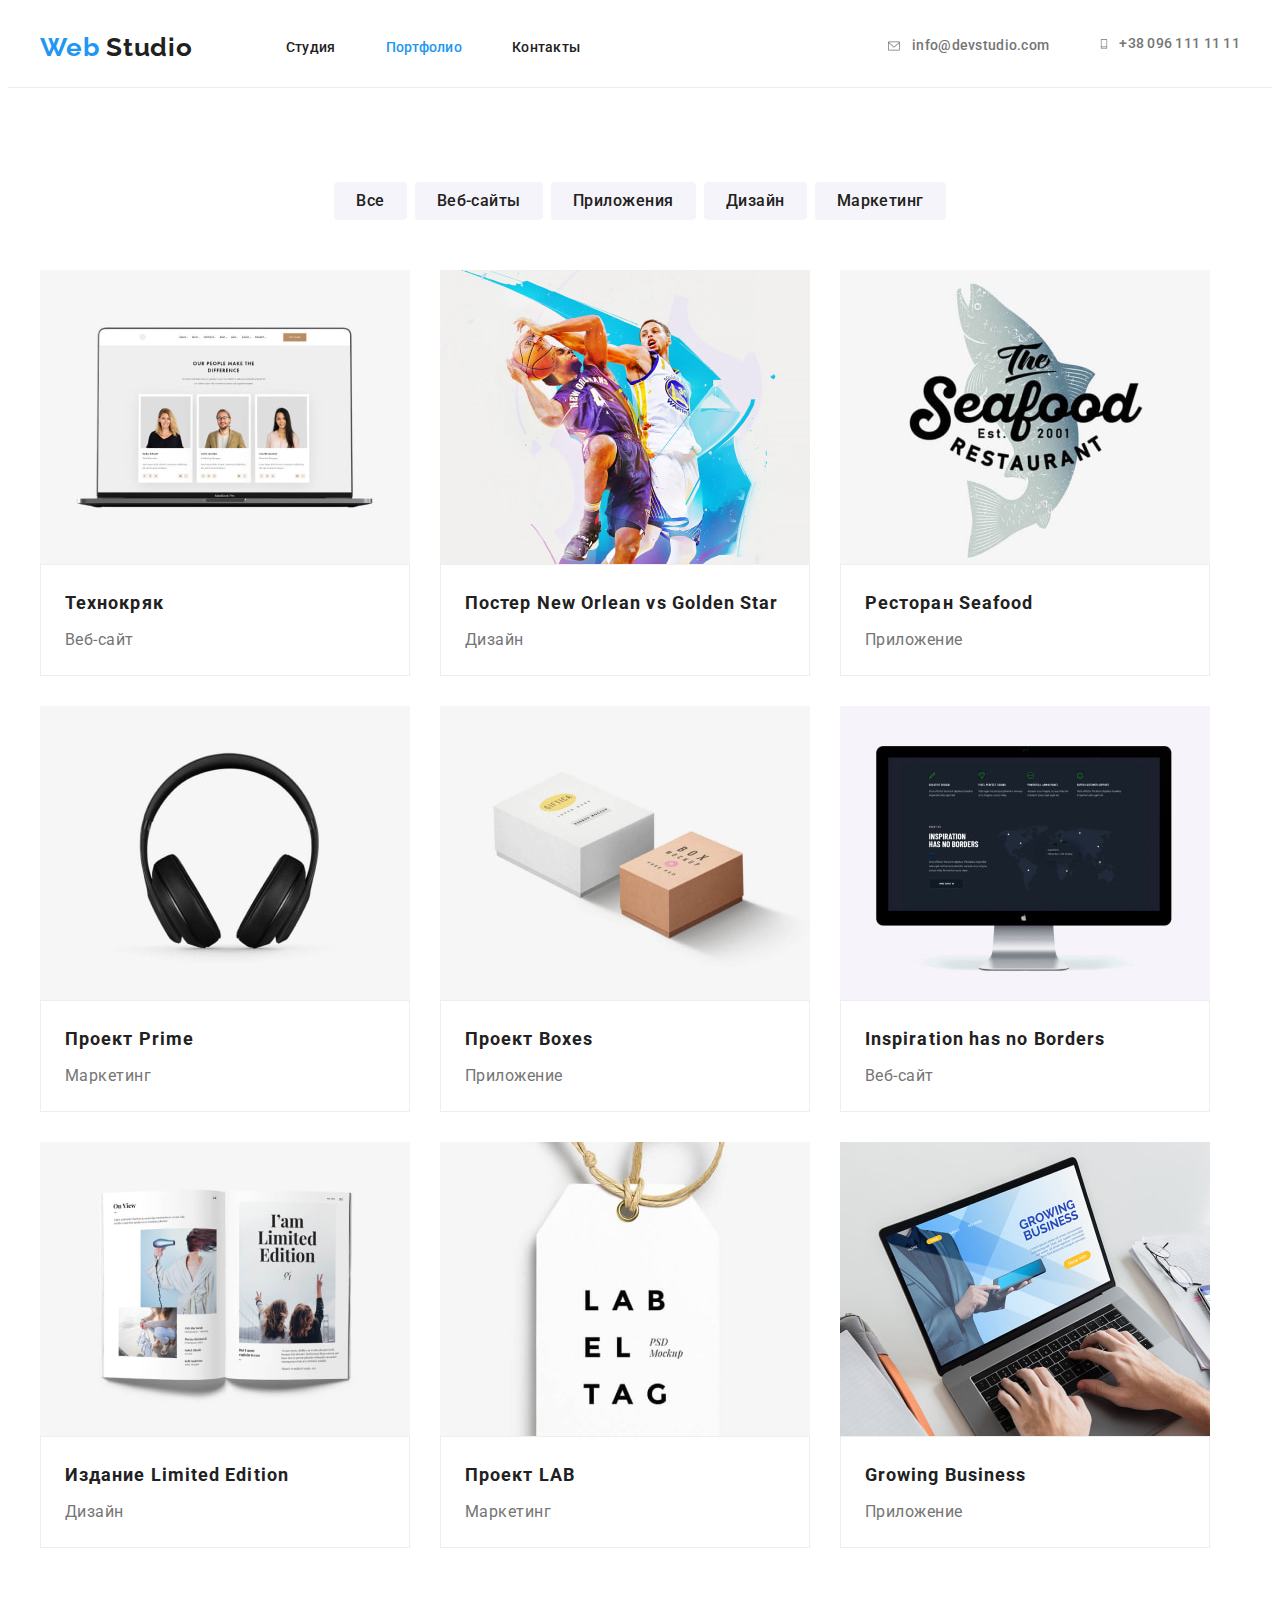
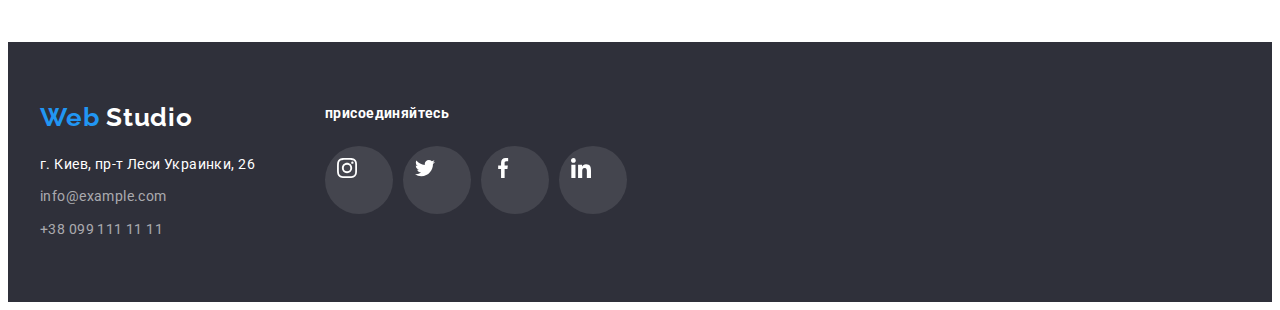
==== portfolio.html @ d3258710 "разобралась с репозиторием" ====
<!DOCTYPE html>
<html lang="ru">
<head>
    <meta charset="UTF-8">
    <meta http-equiv="X-UA-Compatible" content="IE=edge">
    <meta name="viewport" content="width=device-width, initial-scale=1.0">
    <title lang="en">Portfolio</title>
    <link rel="preconnect" href="https://fonts.googleapis.com">
    <link rel="preconnect" href="https://fonts.gstatic.com" crossorigin>
    <link href="https://fonts.googleapis.com/css2?family=Raleway:wght@700&family=Roboto:wght@400;500;700;900&display=swap"
        rel="stylesheet">
    <link rel="stylesheet" href="https://cdnjs.cloudflare.com/ajax/libs/modern-normalize/1.1.0/modern-normalize.min.css"
        integrity="sha512-wpPYUAdjBVSE4KJnH1VR1HeZfpl1ub8YT/NKx4PuQ5NmX2tKuGu6U/JRp5y+Y8XG2tV+wKQpNHVUX03MfMFn9Q=="
        crossorigin="anonymous" referrerpolicy="no-referrer" />
    <link rel="stylesheet" href="./css/styles.css">
</head>
<body>
<!--section header-->
<header class="nav">
    <div class="container header-flex">
        <a class="link-logo link logo-flex" href="" lang="en">Web <span class="item-logo">Studio</span></a>
        <nav>
            <ul class="nav-list list nav-flex">
                <li class="nav-item"><a class="nav-link link" href="./index.html">Студия</a></li>
                <li class="nav-item"><a class="nav-link link current" href="./portfolio.html">Портфолио</a></li>
                <li class="nav-item"><a class="nav-link link" href="">Контакты</a></li>
            </ul>
        </nav>
        <ul class="contacts-list list contacts-flex">
            <li class="contacts-item">
                <a class="contacts-link link" href="mailto:info@devstudio.com" lang="en">
                    <svg class="contacts-icon">
                        <use href="./gallery/icons.svg#icon-envelope"></use>
                    </svg>
                    info@devstudio.com</a>
            </li>
            <li class="contacts-item"><a class="contacts-link link" href="tel:+380961111111">
                    <svg class="smartphone-icon">
                        <use href="./gallery/icons.svg#icon-smartphone"></use>
                    </svg>
                    +38 096 111 11 11 </a></li>
        </ul>
    </div>
</header>
<!--section main-->
<main>
<!--section imeges-->
<section class="section">
   <div class="container">
        <h1 class="invisible-title">кнопки фильтров портфолио</h1>
        <ul class="filter-list list filter-flex">
            <li class="filter-item"><button class="filter-btn" type="button">Все</button></li>
            <li class="filter-item"><button class="filter-btn" type="button">Веб-сайты</button></li>
            <li class="filter-item"><button class="filter-btn" type="button">Приложения</button></li>
            <li class="filter-item"><button class="filter-btn" type="button">Дизайн</button></li>
            <li class="filter-item"><button class="filter-btn" type="button">Маркетинг</button></li>
        </ul>
        <ul class="gallery-list list gallery-flex">
            <li class="gallery-item">
               <a class="link" href="">
                    <img class="gallery-img" src="./gallery/imeges/picture1.jpg" alt="сайт на мониторе ноутбука" width="370" height="294">
                    <div class="border">
                        <h2 class="gallery-title">Технокряк</h2>
                        <p class="gallery-text">Веб-сайт</p>
                    </div>
               </a>
            </li>
            <li class="gallery-item">
                <a class="link" href=""><img class="gallery-img" src="./gallery/imeges/picture2.jpg" alt="баскетболисты"
                        width="370" height="294">
                  <div class="border">
                        <h2 class="gallery-title">Постер New Orlean vs Golden Star</h2>
                        <p class="gallery-text">Дизайн</p>
                  </div>
                </a>
            </li>
            <li class="gallery-item">
                <a class="link" href=""><img class="gallery-img" src="./gallery/imeges/picture3.jpg" alt="логотип" width="370"
                        height="294">
                    <div class="border">
                        <h2 class="gallery-title">Ресторан Seafood</h2>
                        <p class="gallery-text">Приложение</p>
                    </div>
                </a>
            </li>
            <li class="gallery-item">
                <a class="link" href=""><img class="gallery-img" src="./gallery/imeges/picture4.jpg" alt="наушники" width="370"
                        height="294">
                   <div class="border">
                        <h2 class="gallery-title">Проект Prime</h2>
                        <p class="gallery-text">Маркетинг</p>
                   </div>
                </a>
            </li>
            <li class="gallery-item">
                <a class="link" href=""><img class="gallery-img" src="./gallery/imeges/picture5.jpg" alt="коробки" width="370"
                        height="294">
                   <div class="border">
                        <h2 class="gallery-title">Проект Boxes</h2>
                        <p class="gallery-text">Приложение</p>
                   </div>
                </a>
            </li>
            <li class="gallery-item">
                <a class="link" href=""><img class="gallery-img" src="./gallery/imeges/picture6.jpg"
                        alt="сайт на мониторе компьютера" width="370" height="294">
                   <div class="border">
                        <h2 class="gallery-title">Inspiration has no Borders</h2>
                        <p class="gallery-text">Веб-сайт</p>
                   </div>
                </a>
            </li>
            <li class="gallery-item">
                <a class="link" href=""><img class="gallery-img" src="./gallery/imeges/picture7.jpg" alt="разворот книги"
                        width="370" height="294">
                 <div class="border">
                        <h2 class="gallery-title">Издание Limited Edition</h2>
                        <p class="gallery-text">Дизайн</p>
                 </div>
                </a>
            </li>
            <li class="gallery-item">
                <a class="link" href=""><img class="gallery-img" src="./gallery/imeges/picture8.jpg" alt="бирка" width="370"
                        height="294">
                  <div class="border">
                        <h2 class="gallery-title">Проект LAB</h2>
                        <p class="gallery-text">Маркетинг</p>
                  </div>
                </a>
            </li>
            <li class="gallery-item">
                <a class="link" href=""><img class="gallery-img" src="./gallery/imeges/picture9.jpg" alt="ноутбук" width="370"
                        height="294">
                    <div class="border">
                        <h2 class="gallery-title">Growing Business</h2>
                        <p class="gallery-text">Приложение</p>
                    </div>
                </a>
            </li>
        </ul>
   </div>
</section>
</main>
<!--section footer-->
<footer class="footer">
       <div class="container footer-flex">
           <div class="footer-contacts-block">
                <a class="link-logo link logo-footer" href="" lang="en">Web <span class="footer-item-logo">Studio</span></a>
                <address class="address">
                    <ul class="address-list list">
                        <li class="address-item">
                            <a class="address-link link" href="">г. Киев, пр-т Леси Украинки, 26</a>
                        </li>
                        <li class="address-item">
                            <a class="footer-contacts link" href="mailto:info@example.com" lang="en">info@example.com</a>
                        </li>
                        <li class="address-item">
                            <a class="footer-contacts link" href="tel:+380991111111">+38 099 111 11 11</a>
                        </li>
                    </ul>
                </address>
           </div>
           <div class="footer-social-block">
                <p class="footer-text">присоединяйтесь</p>
                <ul class="footer-list list footer-icon-flex">
                    <li class="footer-item"> <a class="footer-link link" href="">
                            <svg class="footer-icon">
                                <use href="./gallery/icons.svg#icon-instagram-2"></use>
                            </svg>
                        </a></li>
                    <li class="footer-item"> <a class="footer-link link" href="">
                            <svg class="footer-icon">
                                <use href="./gallery/icons.svg#icon-twitter-1"></use>
                            </svg>
                        </a></li>
                    <li class="footer-item"> <a class="footer-link link" href="">
                            <svg class="footer-icon">
                                <use href="./gallery/icons.svg#icon-facebook-1"></use>
                            </svg>
                        </a></li>
                    <li class="footer-item"> <a class="footer-link link" href="">
                            <svg class="footer-icon">
                                <use href="./gallery/icons.svg#icon-linkedin-1"></use>
                            </svg>
                        </a></li>
                </ul>
           </div>
       </div>
    </footer>
</body>
</html>
---- css/styles.css ----
:root {
  /*color*/
  --main-color: #757575;
  --secondary-color: #212121;
  --select-color: #2196f3;
  --section-team-background: #f5f4fa;
  --hero-footer-background: #2f303a;
}
.list {
  list-style: none;
}
.link {
  text-decoration: none;
}
f1,
f2,
f3,
f4,
f5,
f6,
p {
  margin-top: 0;
  margin-bottom: 0;
}
ul {
  margin: 0;
  padding: 0;
}
.container {
  width: 1200px;
  padding-left: 15px;
  padding-right: 15px;
  margin-left: auto;
  margin-right: auto;
}
body {
  font-family: Roboto, sans-serif;
  font-weight: 400;
  font-size: 14px;
  line-height: 1.71;
  letter-spacing: 0.03em;
  color: var(--main-color);
}
/*header-flex*/
.nav {
  padding: 24px 0;
  border-bottom: 1px solid #ececec;
}
.header-flex {
  display: flex;
  align-items: center;
}
.logo-flex {
  margin-right: 93px;
}
.nav-flex {
  display: flex;
}
.nav-item {
  margin-right: 50px;
}
.nav-item:last-child {
  margin-right: 0;
}
.contacts-flex {
  display: flex;
  margin-left: auto;
}
.contacts-item {
  margin-right: 50px;
}
.contacts-item:last-child {
  margin-right: 0;
}

/*logo-header*/
.link-logo {
  font-family: 'Raleway', sans-serif;
  font-weight: 700;
  font-size: 26px;
  line-height: 1.19;
  letter-spacing: 0.03em;
  color: #2196f3;
}
.item-logo {
  font-family: 'Raleway', sans-serif;
  font-weight: 700;
  font-size: 26px;
  line-height: 1.19;
  letter-spacing: 0.03em;
  color: #212121;
}
/*nav-header*/
.nav-link {
  font-weight: 500;
  font-size: 14px;
  line-height: 1.14;
  letter-spacing: 0.02em;
  color: var(--secondary-color);
}
.nav-list .nav-link.current {
  color: var(--select-color);
}
.nav-list .nav-link:hover,
.nav-list .nav-link:focus,
.contacts-list .contacts-link:hover,
.contacts-list .contacts-link:focus,
.address-item .address-link:hover,
.address-item .address-link:focus,
.address-item .footer-contacts:hover,
.address-item .footer-contacts:focus {
  color: var(--select-color);
}
/*contacts-header*/
.contacts-link {
  display: inline-flex;
  align-items: center;
  font-weight: 500;
  font-size: 14px;
  line-height: 1.14;
  letter-spacing: 0.02em;
  color: var(--main-color);
  cursor: pointer;
}
.contacts-icon {
  fill: var(--main-color);
  width: 16px;
  height: 12px;
  margin-right: 10px;
}
.smartphone-icon {
  fill: var(--main-color);
  width: 10px;
  height: 16px;
  margin-right: 10px;
}
.contacts-link:hover .contacts-icon,
.contacts-link:focus .contacts-icon {
  fill: var(--select-color);
}
.contacts-link:focus .smartphone-icon,
.contacts-link:hover .smartphone-icon {
  fill: var(--select-color);
}
.section {
  padding-top: 94px;
  padding-bottom: 94px;
}
/*hero*/

.hero {
  background-image: linear-gradient(to right, rgba(47, 48, 58, 0.4), rgba(47, 48, 58, 0.4)),
    url(../gallery/background-img/background-hero.jpg);
  background-color: var(--hero-footer-background);
  text-align: center;
  padding-top: 200px;
  padding-bottom: 200px;
}
.hero-title {
  font-weight: 900;
  font-size: 44px;
  line-height: 1.36;
  letter-spacing: 0.06em;
  text-transform: uppercase;
  color: #ffffff;
  margin-top: 0;
  margin-bottom: 30px;
}
.hero-btn {
  font-family: inherit;
  font-weight: 700;
  font-size: 16px;
  line-height: 1.87;
  align-items: center;
  text-align: center;
  letter-spacing: 0.06em;
  color: #ffffff;
  background-color: var(--select-color);
  padding: 10px 32px;
}
.bcg-img {
}
/*section-adge*/
.invisible-title {
  position: absolute;
  clip: rect(0 0 0 0);
  width: 1px;
  height: 1px;
  margin: -1px;
}
.adge-flex {
  display: flex;
}
.adge-item {
  width: calc((100% - 90px) / 4);
  margin-right: 30px;
}
.adge-item:last-child {
  margin-right: 0;
}
.icon-background {
  width: 270px;
  height: 120px;
  background-color: var(--section-team-background);
  padding: 25px 102px;
  margin-bottom: 30px;
}
.icon-antenna {
  width: 66px;
  height: 70px;
  background-size: cover;
}
.icon-clock {
  width: 66px;
  height: 70px;
  background-size: cover;
}
.icon-diagram {
  width: 70px;
  height: 54px;
  background-size: cover;
}
.icon-astronaut {
  width: 70px;
  height: 70px;
  background-size: cover;
}

.adge-subtitle {
  font-weight: 700;
  font-size: 14px;
  line-height: 1.14;
  letter-spacing: 0.03em;
  text-transform: uppercase;
  color: var(--secondary-color);
  margin-top: 0;
  margin-bottom: 10px;
}
.adge-text {
  margin-top: 0;
  margin-bottom: 0;
}
/*section-work*/
.work {
  padding-top: 0;
}
.work-flex {
  display: flex;
}
.work-item {
  width: calc((100% -60px) / 3);
  margin-right: 30px;
}
.work-item:last-child {
  margin-right: 0;
}
img {
  max-width: 100%;
  height: auto;
  display: block;
}
.work-title,
.team-title,
.clients-title {
  font-weight: 700;
  font-size: 36px;
  line-height: 1.17;
  text-align: center;
  letter-spacing: 0.03em;
  color: var(--secondary-color);
  margin-top: 0;
  margin-bottom: 50px;
}

/*sectionteam*/
.team {
  text-align: center;
  background-color: var(--section-team-background);
}
.team-flex {
  display: flex;
}

.team-item {
  margin-right: 30px;

  background: #ffffff;
  box-shadow: 0px 1px 3px rgba(0, 0, 0, 0.12), 0px 1px 1px rgba(0, 0, 0, 0.14),
    0px 2px 1px rgba(0, 0, 0, 0.2);
  border-radius: 0px 0px 4px 4px;
}
.team-item:last-child {
  margin-right: 0;
}
.team-name {
  padding-top: 30px;
  padding-bottom: 30px;
}
.team-subtitle {
  font-weight: 500;
  font-size: 16px;
  line-height: 1.18;
  letter-spacing: 0.03em;
  color: var(--secondary-color);
  margin-top: 0;
  margin-bottom: 10px;
}
.team-text {
  font-size: 16px;
  line-height: 1.18;
  letter-spacing: 0.03em;
  color: var(--main-color);
}
.social-flex {
  display: flex;
  margin-left: 30px;
  margin-right: 30px;
}

.team-item-social {
  width: calc((100% - 30px) / 4);
  margin-top: 16px;
  align-items: center;
  margin-right: 10px;
}
.team-item-social:last-child {
  margin-right: 0;
}

.social-link {
  display: inline-block;
  width: 44px;
  height: 44px;
  border-radius: 50%;
  padding: 12px;
}

.social-icon {
  width: 20px;
  height: 20px;
  fill: #afb1b8;
}
.social-icon:hover,
.social-icon:focus {
  fill: #ffffff;
}
.social-link:hover,
.social-link:focus {
  background-color: #2196f3;
}
.clients-list {
  display: flex;
  padding: 0;
  margin: 0;
}
.clients-item {
  width: calc((100% - 150px) / 6);
  margin-right: 30px;
}
.clients-item:last-child {
  margin-right: 0;
}
.clients-background {
  width: 170px;
  height: 92px;
  border: 1px solid #afb1b8;
  border-radius: 4px;
  padding: 16px 32px;
}
.clients-icon {
  width: 106px;
  height: 60px;
  fill: #afb1b8;
}
.clients-icon:hover,
.clients-icon:focus {
  fill: #2196f3;
}
.clients-background:focus,
.clients-background:hover {
  border: 1px solid #2196f3;
}
/*footer*/
.footer-flex {
  display: flex;
}
.footer-contacts-block {
  margin-right: 70px;
}
.footer {
  background-color: var(--hero-footer-background);
  padding-top: 60px;
  padding-bottom: 60px;
}
.logo-footer {
  display: block;
  margin-top: 0;
  margin-bottom: 20px;
}
.footer-item-logo {
  font-family: Raleway;
  font-weight: 700;
  font-size: 26px;
  line-height: 1.19;
  letter-spacing: 0.03em;
  color: #ffffff;
}
.address-link,
.footer-contacts {
  font-style: normal;
  font-size: 14px;
  line-height: 1.71;
  letter-spacing: 0.03em;
}
.address-link {
  color: #ffffff;
}
.footer-contacts {
  color: rgba(255, 255, 255, 0.6);
}
.address-item {
  margin-bottom: 9px;
}
.address-item:last-child {
  margin-bottom: 0;
}
.footer-text {
  font-family: Roboto;
  font-style: normal;
  font-weight: 700;
  font-size: 14px;
  line-height: 1, 14;
  letter-spacing: 0.03em;
  color: #ffffff;
  margin-bottom: 20px;
}
.footer-icon-flex {
  display: flex;
}
.footer-item {
  width: calc((100% -30px) / 4);
  margin-right: 10px;
}
.footer-item:last-child {
  margin-right: 0;
}
.footer-link {
  width: 44px;
  height: 44px;
  display: block;
  background-color: rgba(255, 255, 255, 0.1);
  border-radius: 50%;
  padding: 12px;
}
.footer-link:hover,
.footer-link:focus {
  background-color: #2196f3;
}
.footer-icon {
  width: 20px;
  height: 20px;
  fill: #ffffff;
}
/*buttons*/
.filter-flex {
  display: flex;
  justify-content: center;
  margin-bottom: 50px;
}
.filter-item {
  margin-right: 8px;
}
.filter-item:last-child {
  margin-right: 0;
}
.filter-btn {
  background-color: #f5f4fa;
  border-radius: 4px;
  border: transparent;
  font-family: inherit;
  font-style: normal;
  font-weight: 500;
  font-size: 16px;
  line-height: 1.62;
  letter-spacing: 0.03em;
  color: var(--secondary-color);
  padding-top: 6px;
  padding-bottom: 6px;
  padding-left: 22px;
  padding-right: 22px;
}
.filter-item .filter-btn:hover,
.filter-item .filter-btn:focus {
  color: #ffffff;
  background-color: var(--select-color);
  cursor: pointer;
  box-shadow: 0px 3px 1px rgba(0, 0, 0, 0.1), 0px 1px 2px rgba(0, 0, 0, 0.08),
    0px 2px 2px rgba(0, 0, 0, 0.12);
}
/*gallery-project*/
.gallery-flex {
  display: flex;
  flex-wrap: wrap;
}
.gallery-item {
  margin-right: 30px;
  margin-bottom: 30px;
}
.gallery-item:nth-child(3n) {
  margin-right: 0;
}
.gallery-item:nth-last-child(-n + 3) {
  margin-bottom: 0;
}
.border {
  background-color: #ffffff;
  padding: 20px 24px;

  border: 1px solid #eeeeee;
  box-sizing: border-box;
}
.gallery-item:focus,
.gallery-item:hover {
  box-shadow: 0px 1px 1px rgba(0, 0, 0, 0.12), 0px 4px 4px rgba(0, 0, 0, 0.06),
    1px 4px 6px rgba(0, 0, 0, 0.16);
}
.gallery-title {
  font-weight: 700;
  font-size: 18px;
  line-height: 2;
  letter-spacing: 0.06em;
  color: var(--secondary-color);
  margin-top: 0;
  margin-bottom: 4px;
}
.gallery-text {
  font-size: 16px;
  line-height: 1.87;
  letter-spacing: 0.03em;
  color: var(--main-color);
}
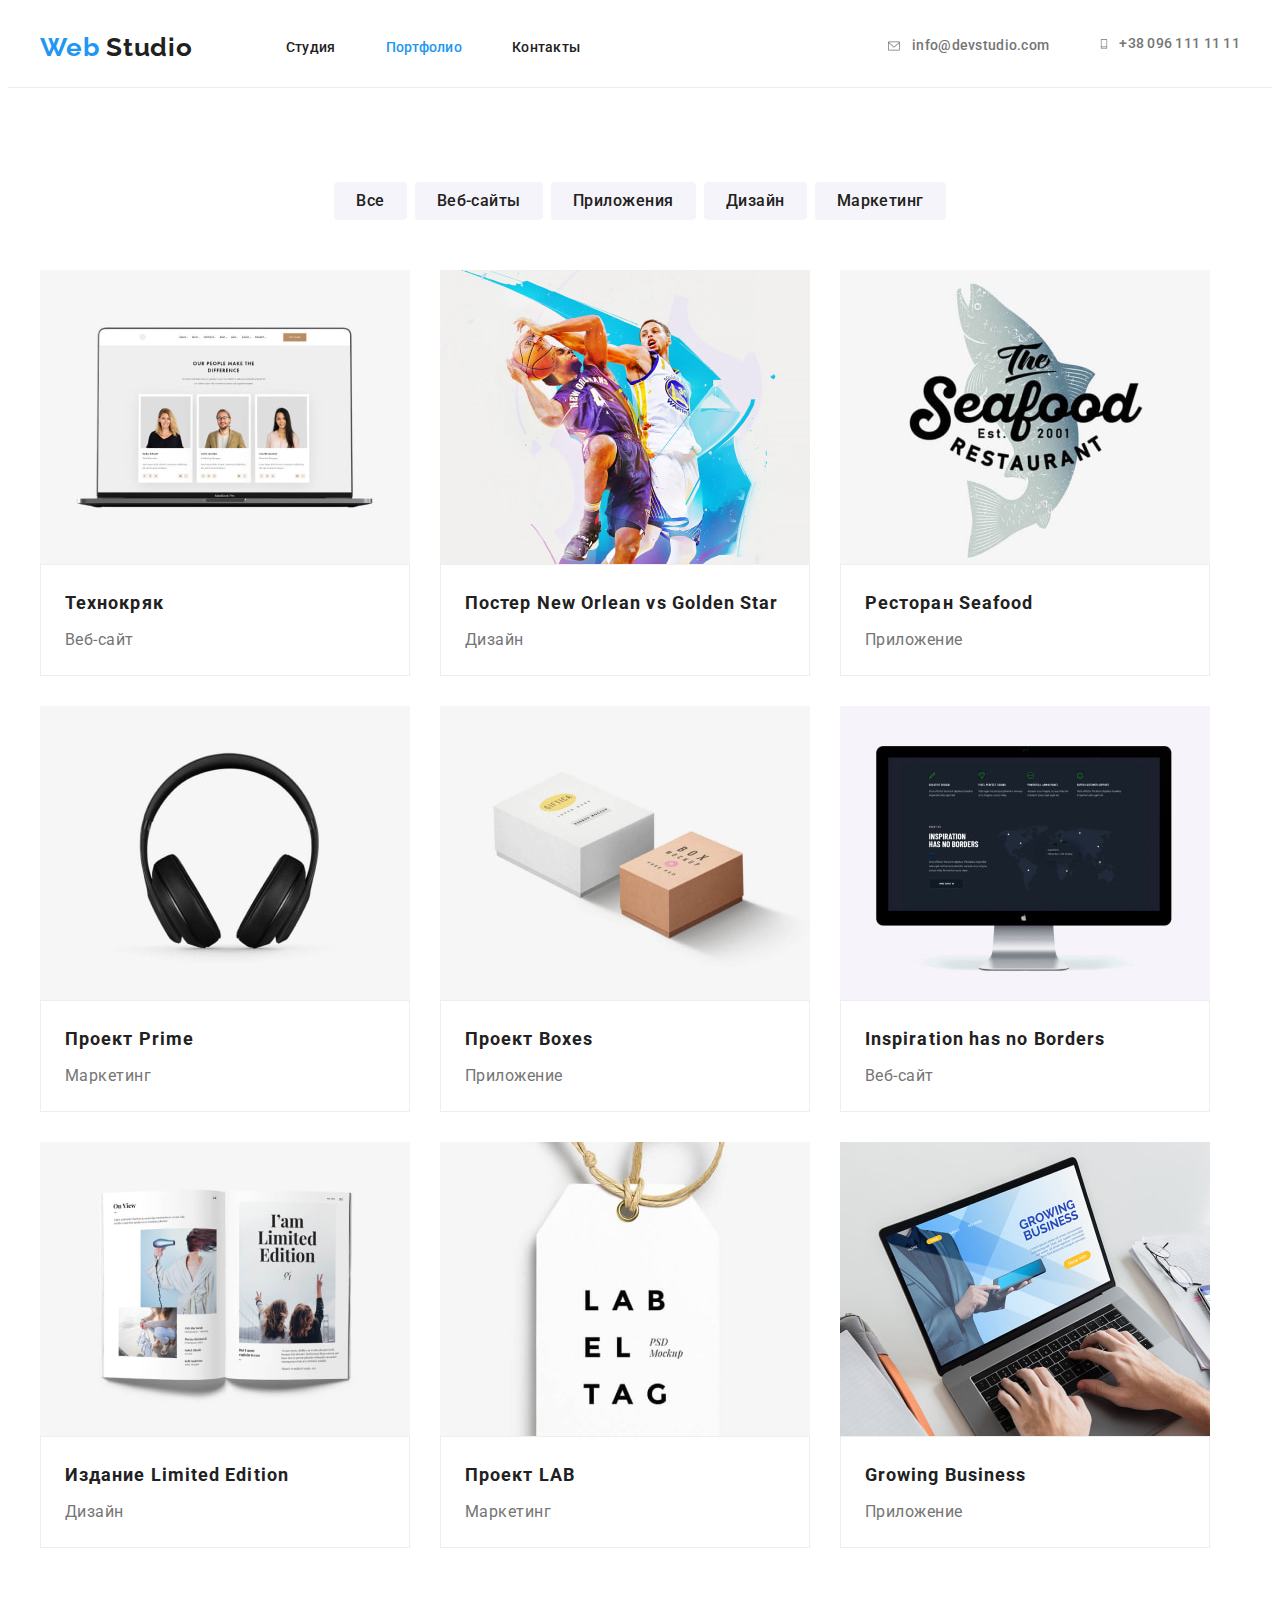
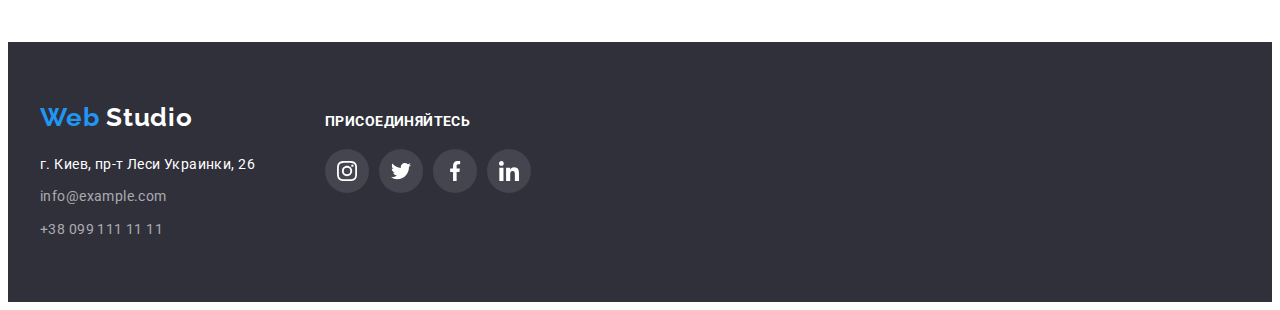
==== commit 4d8f2afc: "добавляет правки ментора" ====
--- a/portfolio.html
+++ b/portfolio.html
@@ -57,7 +57,7 @@
         </ul>
         <ul class="gallery-list list gallery-flex">
             <li class="gallery-item">
-               <a class="link" href="">
+               <a class="gallery-link link" href="">
                     <img class="gallery-img" src="./gallery/imeges/picture1.jpg" alt="сайт на мониторе ноутбука" width="370" height="294">
                     <div class="border">
                         <h2 class="gallery-title">Технокряк</h2>
@@ -66,7 +66,7 @@
                </a>
             </li>
             <li class="gallery-item">
-                <a class="link" href=""><img class="gallery-img" src="./gallery/imeges/picture2.jpg" alt="баскетболисты"
+                <a class="gallery-link link" href=""><img class="gallery-img" src="./gallery/imeges/picture2.jpg" alt="баскетболисты"
                         width="370" height="294">
                   <div class="border">
                         <h2 class="gallery-title">Постер New Orlean vs Golden Star</h2>
@@ -75,7 +75,7 @@
                 </a>
             </li>
             <li class="gallery-item">
-                <a class="link" href=""><img class="gallery-img" src="./gallery/imeges/picture3.jpg" alt="логотип" width="370"
+                <a class="gallery-link link" href=""><img class="gallery-img" src="./gallery/imeges/picture3.jpg" alt="логотип" width="370"
                         height="294">
                     <div class="border">
                         <h2 class="gallery-title">Ресторан Seafood</h2>
@@ -84,7 +84,7 @@
                 </a>
             </li>
             <li class="gallery-item">
-                <a class="link" href=""><img class="gallery-img" src="./gallery/imeges/picture4.jpg" alt="наушники" width="370"
+                <a class="gallery-link link" href=""><img class="gallery-img" src="./gallery/imeges/picture4.jpg" alt="наушники" width="370"
                         height="294">
                    <div class="border">
                         <h2 class="gallery-title">Проект Prime</h2>
@@ -93,7 +93,7 @@
                 </a>
             </li>
             <li class="gallery-item">
-                <a class="link" href=""><img class="gallery-img" src="./gallery/imeges/picture5.jpg" alt="коробки" width="370"
+                <a class="gallery-link link" href=""><img class="gallery-img" src="./gallery/imeges/picture5.jpg" alt="коробки" width="370"
                         height="294">
                    <div class="border">
                         <h2 class="gallery-title">Проект Boxes</h2>
@@ -102,7 +102,7 @@
                 </a>
             </li>
             <li class="gallery-item">
-                <a class="link" href=""><img class="gallery-img" src="./gallery/imeges/picture6.jpg"
+                <a class="gallery-link link" href=""><img class="gallery-img" src="./gallery/imeges/picture6.jpg"
                         alt="сайт на мониторе компьютера" width="370" height="294">
                    <div class="border">
                         <h2 class="gallery-title">Inspiration has no Borders</h2>
@@ -111,7 +111,7 @@
                 </a>
             </li>
             <li class="gallery-item">
-                <a class="link" href=""><img class="gallery-img" src="./gallery/imeges/picture7.jpg" alt="разворот книги"
+                <a class="gallery-link link" href=""><img class="gallery-img" src="./gallery/imeges/picture7.jpg" alt="разворот книги"
                         width="370" height="294">
                  <div class="border">
                         <h2 class="gallery-title">Издание Limited Edition</h2>
@@ -120,7 +120,7 @@
                 </a>
             </li>
             <li class="gallery-item">
-                <a class="link" href=""><img class="gallery-img" src="./gallery/imeges/picture8.jpg" alt="бирка" width="370"
+                <a class="gallery-link link" href=""><img class="gallery-img" src="./gallery/imeges/picture8.jpg" alt="бирка" width="370"
                         height="294">
                   <div class="border">
                         <h2 class="gallery-title">Проект LAB</h2>
@@ -129,7 +129,7 @@
                 </a>
             </li>
             <li class="gallery-item">
-                <a class="link" href=""><img class="gallery-img" src="./gallery/imeges/picture9.jpg" alt="ноутбук" width="370"
+                <a class="gallery-link link" href=""><img class="gallery-img" src="./gallery/imeges/picture9.jpg" alt="ноутбук" width="370"
                         height="294">
                     <div class="border">
                         <h2 class="gallery-title">Growing Business</h2>
--- a/css/styles.css
+++ b/css/styles.css
@@ -152,9 +152,15 @@
   background-image: linear-gradient(to right, rgba(47, 48, 58, 0.4), rgba(47, 48, 58, 0.4)),
     url(../gallery/background-img/background-hero.jpg);
   background-color: var(--hero-footer-background);
+  background-repeat: no-repeat;
+  background-position: center;
+  background-size: cover;
   text-align: center;
   padding-top: 200px;
   padding-bottom: 200px;
+  max-width: 1600px;
+  margin-left: auto;
+  margin-right: auto;
 }
 .hero-title {
   font-weight: 900;
@@ -199,28 +205,14 @@
   margin-right: 0;
 }
 .icon-background {
-  width: 270px;
   height: 120px;
   background-color: var(--section-team-background);
-  padding: 25px 102px;
   margin-bottom: 30px;
-}
-.icon-antenna {
-  width: 66px;
-  height: 70px;
-  background-size: cover;
-}
-.icon-clock {
-  width: 66px;
-  height: 70px;
-  background-size: cover;
-}
-.icon-diagram {
-  width: 70px;
-  height: 54px;
-  background-size: cover;
-}
-.icon-astronaut {
+  display: flex;
+  align-items: center;
+  justify-content: center;
+}
+.icon-adge {
   width: 70px;
   height: 70px;
   background-size: cover;
@@ -313,14 +305,11 @@
 }
 .social-flex {
   display: flex;
-  margin-left: 30px;
-  margin-right: 30px;
+  justify-content: center;
+  margin-top: 16px;
 }
 
 .team-item-social {
-  width: calc((100% - 30px) / 4);
-  margin-top: 16px;
-  align-items: center;
   margin-right: 10px;
 }
 .team-item-social:last-child {
@@ -328,11 +317,12 @@
 }
 
 .social-link {
-  display: inline-block;
+  display: flex;
   width: 44px;
   height: 44px;
   border-radius: 50%;
-  padding: 12px;
+  justify-content: center;
+  align-items: center;
 }
 
 .social-icon {
@@ -340,6 +330,7 @@
   height: 20px;
   fill: #afb1b8;
 }
+
 .social-icon:hover,
 .social-icon:focus {
   fill: #ffffff;
@@ -347,26 +338,29 @@
 .social-link:hover,
 .social-link:focus {
   background-color: #2196f3;
+  fill: #ffffff;
 }
 .clients-list {
   display: flex;
-  padding: 0;
-  margin: 0;
 }
 .clients-item {
-  width: calc((100% - 150px) / 6);
-  margin-right: 30px;
-}
-.clients-item:last-child {
-  margin-right: 0;
-}
-.clients-background {
   width: 170px;
   height: 92px;
+  margin-right: 30px;
+}
+.clients-item:last-child {
+  margin-right: 0;
+}
+.client-links {
+  display: flex;
+  align-items: center;
+  justify-content: center;
+  width: 100%;
+  height: 100%;
   border: 1px solid #afb1b8;
   border-radius: 4px;
-  padding: 16px 32px;
-}
+}
+
 .clients-icon {
   width: 106px;
   height: 60px;
@@ -376,13 +370,14 @@
 .clients-icon:focus {
   fill: #2196f3;
 }
-.clients-background:focus,
-.clients-background:hover {
+.client-links:focus,
+.client-links:hover {
   border: 1px solid #2196f3;
 }
 /*footer*/
 .footer-flex {
   display: flex;
+  align-items: baseline;
 }
 .footer-contacts-block {
   margin-right: 70px;
@@ -429,16 +424,17 @@
   font-style: normal;
   font-weight: 700;
   font-size: 14px;
-  line-height: 1, 14;
-  letter-spacing: 0.03em;
+  line-height: 1.16;
+  letter-spacing: 0.03em;
+  text-transform: uppercase;
   color: #ffffff;
   margin-bottom: 20px;
 }
 .footer-icon-flex {
   display: flex;
+  justify-content: center;
 }
 .footer-item {
-  width: calc((100% -30px) / 4);
   margin-right: 10px;
 }
 .footer-item:last-child {
@@ -447,10 +443,11 @@
 .footer-link {
   width: 44px;
   height: 44px;
-  display: block;
+  display: flex;
   background-color: rgba(255, 255, 255, 0.1);
   border-radius: 50%;
-  padding: 12px;
+  justify-content: center;
+  align-items: center;
 }
 .footer-link:hover,
 .footer-link:focus {
@@ -519,10 +516,11 @@
   border: 1px solid #eeeeee;
   box-sizing: border-box;
 }
-.gallery-item:focus,
-.gallery-item:hover {
+.gallery-link:focus,
+.gallery-link:hover {
   box-shadow: 0px 1px 1px rgba(0, 0, 0, 0.12), 0px 4px 4px rgba(0, 0, 0, 0.06),
     1px 4px 6px rgba(0, 0, 0, 0.16);
+  display: block;
 }
 .gallery-title {
   font-weight: 700;
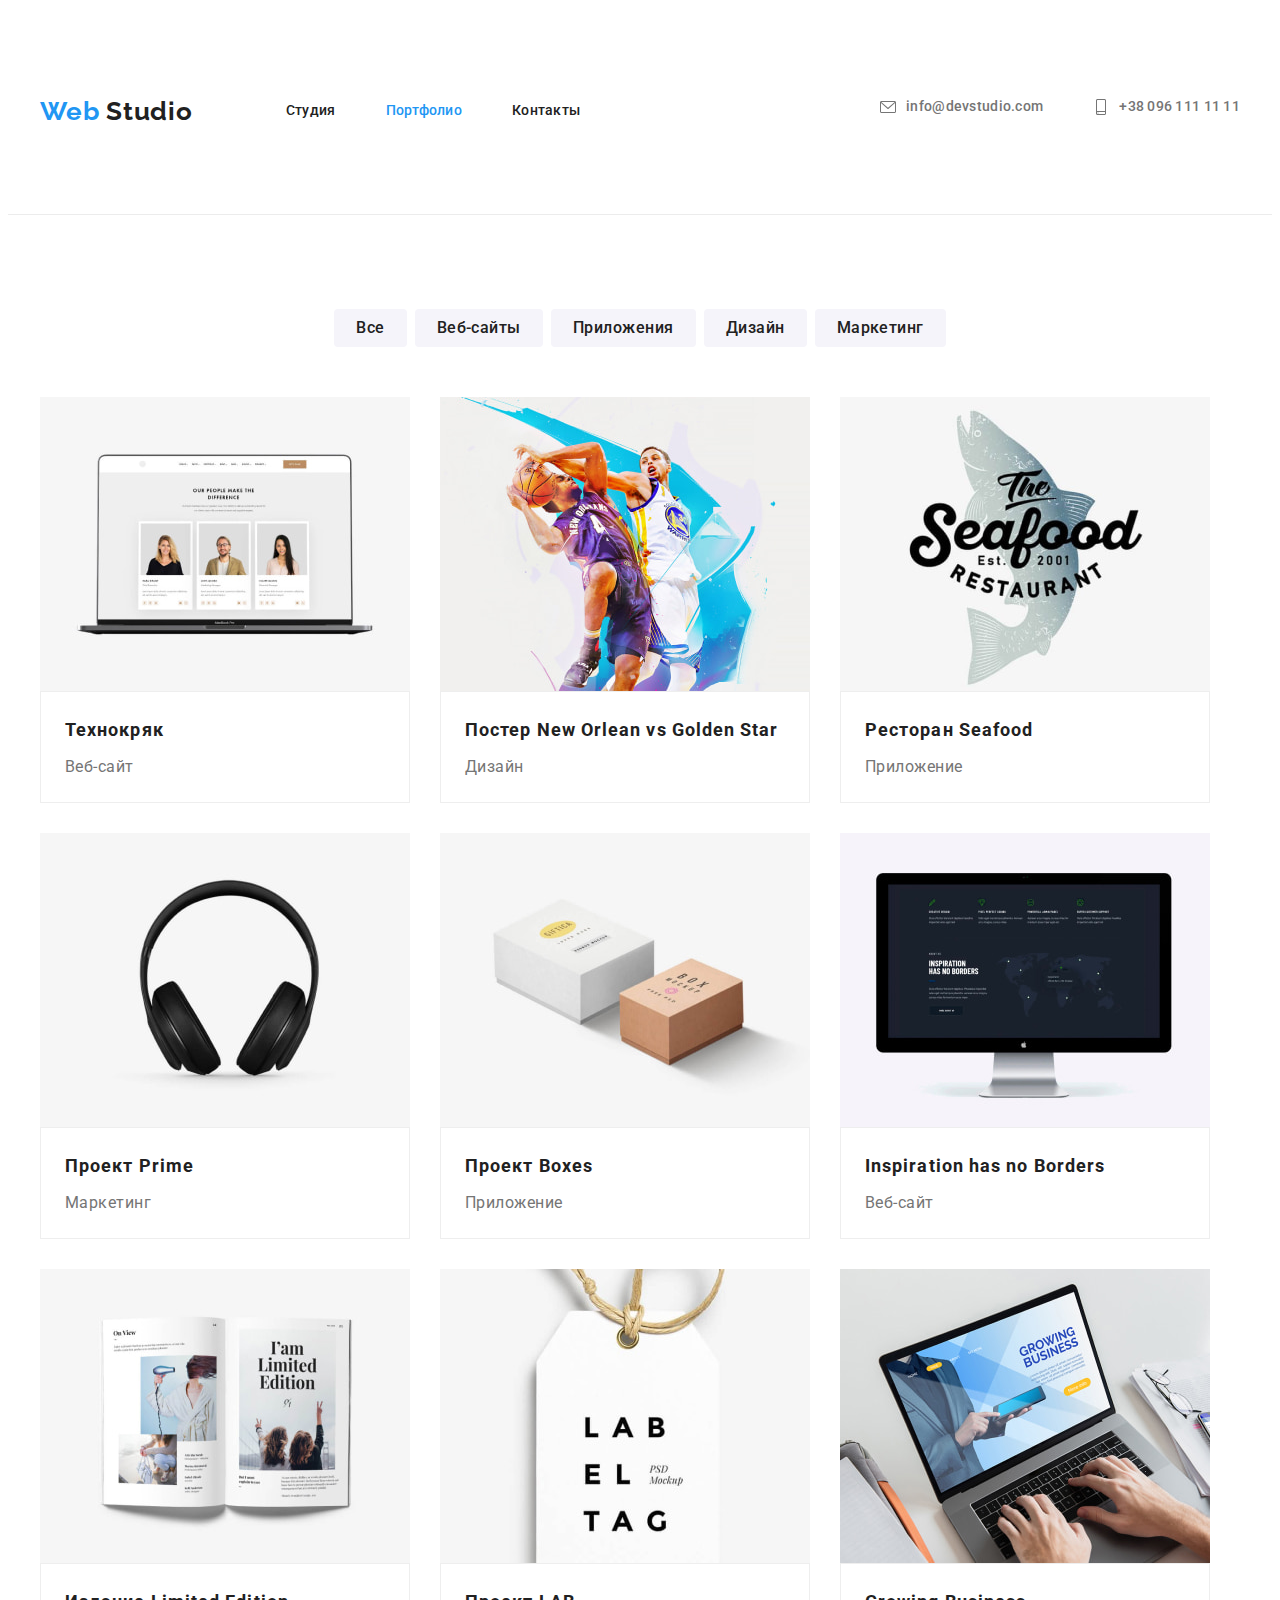
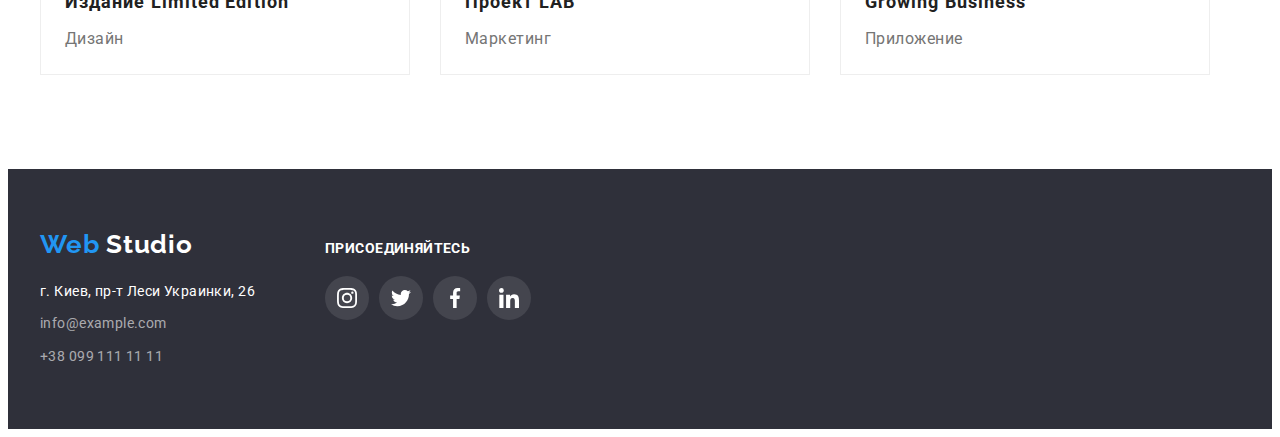
==== commit a97252e6: "исправила спрайт" ====
--- a/portfolio.html
+++ b/portfolio.html
@@ -30,15 +30,17 @@
             <li class="contacts-item">
                 <a class="contacts-link link" href="mailto:info@devstudio.com" lang="en">
                     <svg class="contacts-icon">
-                        <use href="./gallery/icons.svg#icon-envelope"></use>
+                        <use href="./gallery/icons.svg#icon-envelope-hover"></use>
                     </svg>
                     info@devstudio.com</a>
             </li>
-            <li class="contacts-item"><a class="contacts-link link" href="tel:+380961111111">
+            <li class="contacts-item">
+                <a class="contacts-link link" href="tel:+380961111111">
                     <svg class="smartphone-icon">
                         <use href="./gallery/icons.svg#icon-smartphone"></use>
                     </svg>
-                    +38 096 111 11 11 </a></li>
+                    +38 096 111 11 11 </a>
+            </li>
         </ul>
     </div>
 </header>
--- a/css/styles.css
+++ b/css/styles.css
@@ -125,13 +125,11 @@
 .contacts-icon {
   fill: var(--main-color);
   width: 16px;
-  height: 12px;
   margin-right: 10px;
 }
 .smartphone-icon {
   fill: var(--main-color);
-  width: 10px;
-  height: 16px;
+  width: 16px;
   margin-right: 10px;
 }
 .contacts-link:hover .contacts-icon,
@@ -323,6 +321,7 @@
   border-radius: 50%;
   justify-content: center;
   align-items: center;
+  background-color: #ffffff;
 }
 
 .social-icon {
@@ -331,14 +330,13 @@
   fill: #afb1b8;
 }
 
-.social-icon:hover,
-.social-icon:focus {
+.social-link:hover .social-icon,
+.social-link:focus .social-icon {
   fill: #ffffff;
 }
 .social-link:hover,
 .social-link:focus {
   background-color: #2196f3;
-  fill: #ffffff;
 }
 .clients-list {
   display: flex;
@@ -362,12 +360,10 @@
 }
 
 .clients-icon {
-  width: 106px;
-  height: 60px;
   fill: #afb1b8;
 }
-.clients-icon:hover,
-.clients-icon:focus {
+.client-links:hover .clients-icon,
+.client-links:focus .clients-icon {
   fill: #2196f3;
 }
 .client-links:focus,
